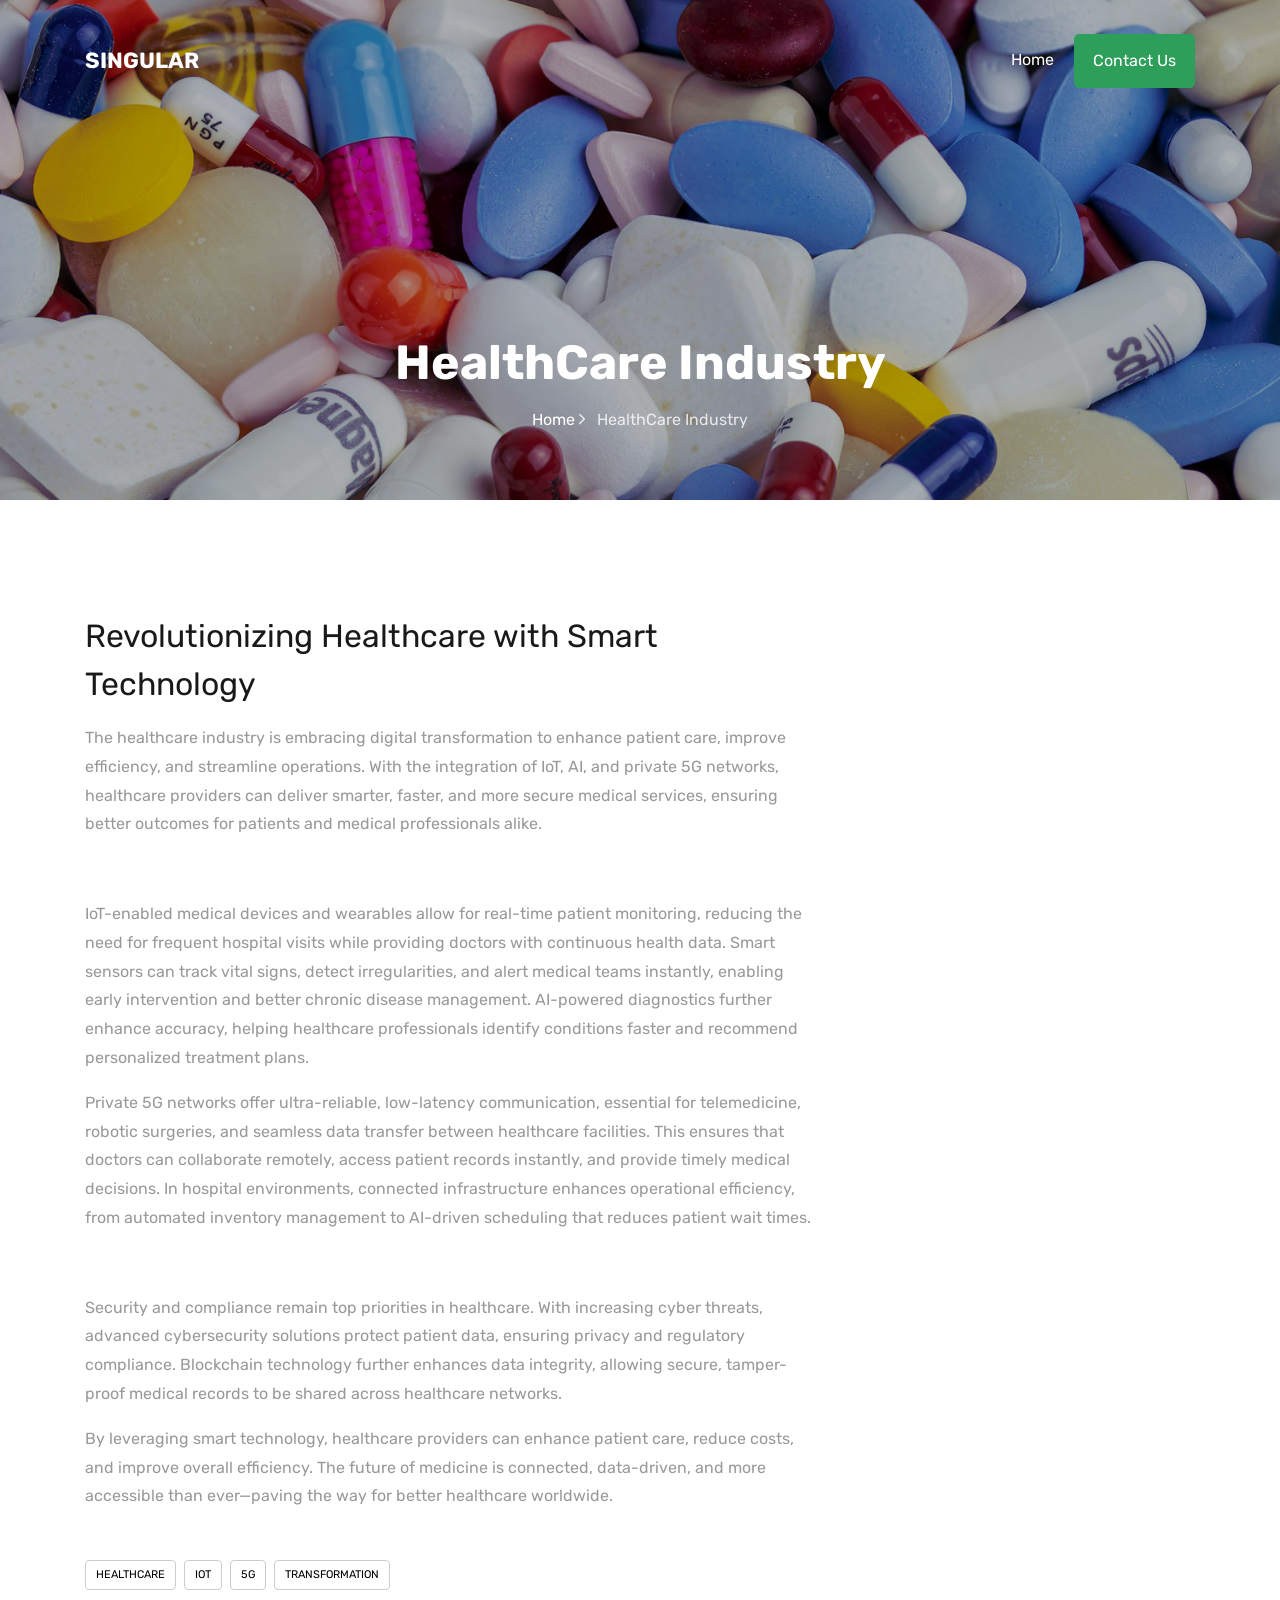
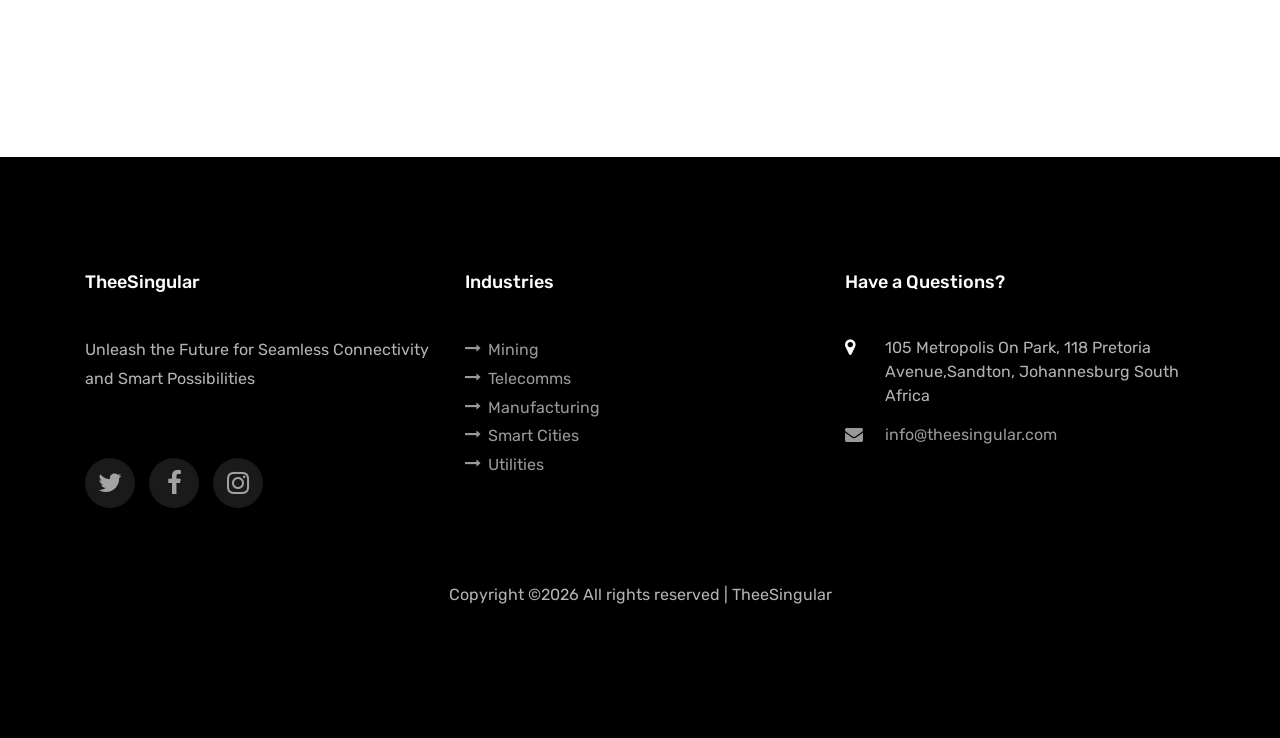
==== healthcare.html @ 69bf16cd "Create healthcare.html" ====
<!DOCTYPE html>
<html lang="en">
  <head>
    <title>The Singular | HealthCare</title>
    <meta charset="utf-8">
    <meta name="viewport" content="width=device-width, initial-scale=1, shrink-to-fit=no">
    
    <link href="https://fonts.googleapis.com/css?family=Rubik:300,400,500,700,900" rel="stylesheet">

    <link rel="stylesheet" href="css/open-iconic-bootstrap.min.css">
    <link rel="stylesheet" href="css/animate.css">
    
    <link rel="stylesheet" href="css/owl.carousel.min.css">
    <link rel="stylesheet" href="css/owl.theme.default.min.css">
    <link rel="stylesheet" href="css/magnific-popup.css">

    <link rel="stylesheet" href="css/aos.css">

    <link rel="stylesheet" href="css/ionicons.min.css">

    <link rel="stylesheet" href="css/bootstrap-datepicker.css">
    <link rel="stylesheet" href="css/jquery.timepicker.css">

    
    <link rel="stylesheet" href="css/flaticon.css">
    <link rel="stylesheet" href="css/icomoon.css">
    <link rel="stylesheet" href="css/style.css">
  </head>
  <body>
	  
    <nav class="navbar navbar-expand-lg navbar-dark ftco_navbar bg-dark ftco-navbar-light" id="ftco-navbar">
	    <div class="container">
	      <a class="navbar-brand" href="index.html"><span>Singular</span></a>
	      <button class="navbar-toggler js-fh5co-nav-toggle fh5co-nav-toggle" type="button" data-toggle="collapse" data-target="#ftco-nav" aria-controls="ftco-nav" aria-expanded="false" aria-label="Toggle navigation">
	        <span class="oi oi-menu"></span> Menu
	      </button>

	      <div class="collapse navbar-collapse" id="">
	        <ul class="navbar-nav nav ml-auto">
	          <li class="nav-item"><a href="index.html" class="nav-link" data-nav-section="home"><span>Home</span></a></li>
	          <li class="nav-item cta"><a href="#" class="nav-link">Contact Us</a></li>

	        </ul>
	      </div>
	    </div>
	  </nav>
    
    <section class="hero-wrap hero-wrap-2" style="background-image: url('images/health.jpg');" data-stellar-background-ratio="0.5">
      <div class="overlay"></div>
      <div class="container">
        <div class="row no-gutters slider-text align-items-end justify-content-center">
          <div class="col-md-9 ftco-animate pb-5 text-center">
            <h1 class="mb-3 bread">HealthCare Industry</h1>
            <p class="breadcrumbs"><span class="mr-2"><a href="index.html">Home <i class="ion-ios-arrow-forward"></i></a></span> <span>HealthCare Industry<i ></i></span></p>
          </div>
        </div>
      </div>
    </section>
		

		<section class="ftco-section">
      <div class="container">
        <div class="row">
          <div class="col-lg-8 order-lg-last ftco-animate">
            <h2 class="mb-3">Revolutionizing Healthcare with Smart Technology</h2>
            <p>The healthcare industry is embracing digital transformation to enhance patient care, improve efficiency, and streamline operations. With the integration of IoT, AI, and private 5G networks, healthcare providers can deliver smarter, faster, and more secure medical services, ensuring better outcomes for patients and medical professionals alike.</p>
            <p>
              <img src="images/med.jpg" alt="" class="img-fluid">
            </p>
            <p>IoT-enabled medical devices and wearables allow for real-time patient monitoring, reducing the need for frequent hospital visits while providing doctors with continuous health data. Smart sensors can track vital signs, detect irregularities, and alert medical teams instantly, enabling early intervention and better chronic disease management. AI-powered diagnostics further enhance accuracy, helping healthcare professionals identify conditions faster and recommend personalized treatment plans.</p>
            <p>Private 5G networks offer ultra-reliable, low-latency communication, essential for telemedicine, robotic surgeries, and seamless data transfer between healthcare facilities. This ensures that doctors can collaborate remotely, access patient records instantly, and provide timely medical decisions. In hospital environments, connected infrastructure enhances operational efficiency, from automated inventory management to AI-driven scheduling that reduces patient wait times.</p>
            <p>
              <img src="images/healthy.jpg" alt="" class="img-fluid">
            </p>
            <p>Security and compliance remain top priorities in healthcare. With increasing cyber threats, advanced cybersecurity solutions protect patient data, ensuring privacy and regulatory compliance. Blockchain technology further enhances data integrity, allowing secure, tamper-proof medical records to be shared across healthcare networks.</p>
            <p>By leveraging smart technology, healthcare providers can enhance patient care, reduce costs, and improve overall efficiency. The future of medicine is connected, data-driven, and more accessible than ever—paving the way for better healthcare worldwide.</p>
            <div class="tag-widget post-tag-container mb-5 mt-5">
              <div class="tagcloud">
                <a href="#" class="tag-cloud-link">Healthcare</a>
                <a href="#" class="tag-cloud-link">IoT</a>
                <a href="#" class="tag-cloud-link">5G</a>
                <a href="#" class="tag-cloud-link">Transformation</a>
              </div>
            </div>


           

          </div> <!-- .col-md-8 -->
        </div>
      </div>
    </section> <!-- .section -->
		

      <footer class="ftco-footer ftco-section">
      <div class="container">
        <div class="row mb-5">
          <div class="col-md">
            <div class="ftco-footer-widget mb-4">
              <h2 class="ftco-heading-2">TheeSingular</h2>
              <p>Unleash the Future for Seamless Connectivity and Smart Possibilities</p>
              <ul class="ftco-footer-social list-unstyled float-md-left float-lft mt-5">
                <li class="ftco-animate"><a href="#"><span class="icon-twitter"></span></a></li>
                <li class="ftco-animate"><a href="#"><span class="icon-facebook"></span></a></li>
                <li class="ftco-animate"><a href="#"><span class="icon-instagram"></span></a></li>
              </ul>
            </div>
          </div>
          <div class="col-md">
             <div class="ftco-footer-widget mb-4">
              <h2 class="ftco-heading-2">Industries</h2>
              <ul class="list-unstyled">
                <li><a href="#"><span class="icon-long-arrow-right mr-2"></span>Mining</a></li>
                <li><a href="#"><span class="icon-long-arrow-right mr-2"></span>Telecomms</a></li>
                <li><a href="#"><span class="icon-long-arrow-right mr-2"></span>Manufacturing</a></li>
                <li><a href="#"><span class="icon-long-arrow-right mr-2"></span>Smart Cities</a></li>
                <li><a href="#"><span class="icon-long-arrow-right mr-2"></span>Utilities</a></li>
              </ul>
            </div>
          </div>
          <div class="col-md">
            <div class="ftco-footer-widget mb-4">
            	<h2 class="ftco-heading-2">Have a Questions?</h2>
            	<div class="block-23 mb-3">
	              <ul>
	                <li><span class="icon icon-map-marker"></span><span class="text">105 Metropolis On Park, 118 Pretoria Avenue,Sandton, Johannesburg South Africa</span></li>
	                <li><a href="#"><span class="icon icon-envelope"></span><span class="text">info@theesingular.com</span></a></li>
	              </ul>
	            </div>
            </div>
          </div>
        </div>
        <div class="row">
          <div class="col-md-12 text-center">

            <p>
  Copyright &copy;<script>document.write(new Date().getFullYear());</script> All rights reserved | TheeSingular </a>
</p>
          </div>
        </div>
      </div>
    </footer>
  

  <!-- loader -->
  <div id="ftco-loader" class="show fullscreen"><svg class="circular" width="48px" height="48px"><circle class="path-bg" cx="24" cy="24" r="22" fill="none" stroke-width="4" stroke="#eeeeee"/><circle class="path" cx="24" cy="24" r="22" fill="none" stroke-width="4" stroke-miterlimit="10" stroke="#F96D00"/></svg></div>


  <script src="js/jquery.min.js"></script>
  <script src="js/jquery-migrate-3.0.1.min.js"></script>
  <script src="js/popper.min.js"></script>
  <script src="js/bootstrap.min.js"></script>
  <script src="js/jquery.easing.1.3.js"></script>
  <script src="js/jquery.waypoints.min.js"></script>
  <script src="js/jquery.stellar.min.js"></script>
  <script src="js/owl.carousel.min.js"></script>
  <script src="js/jquery.magnific-popup.min.js"></script>
  <script src="js/aos.js"></script>
  <script src="js/jquery.animateNumber.min.js"></script>
  <script src="js/bootstrap-datepicker.js"></script>
  <script src="js/scrollax.min.js"></script>
  <script src="js/google-map.js"></script>
  <script src="js/main.js"></script>
    
  </body>
</html>
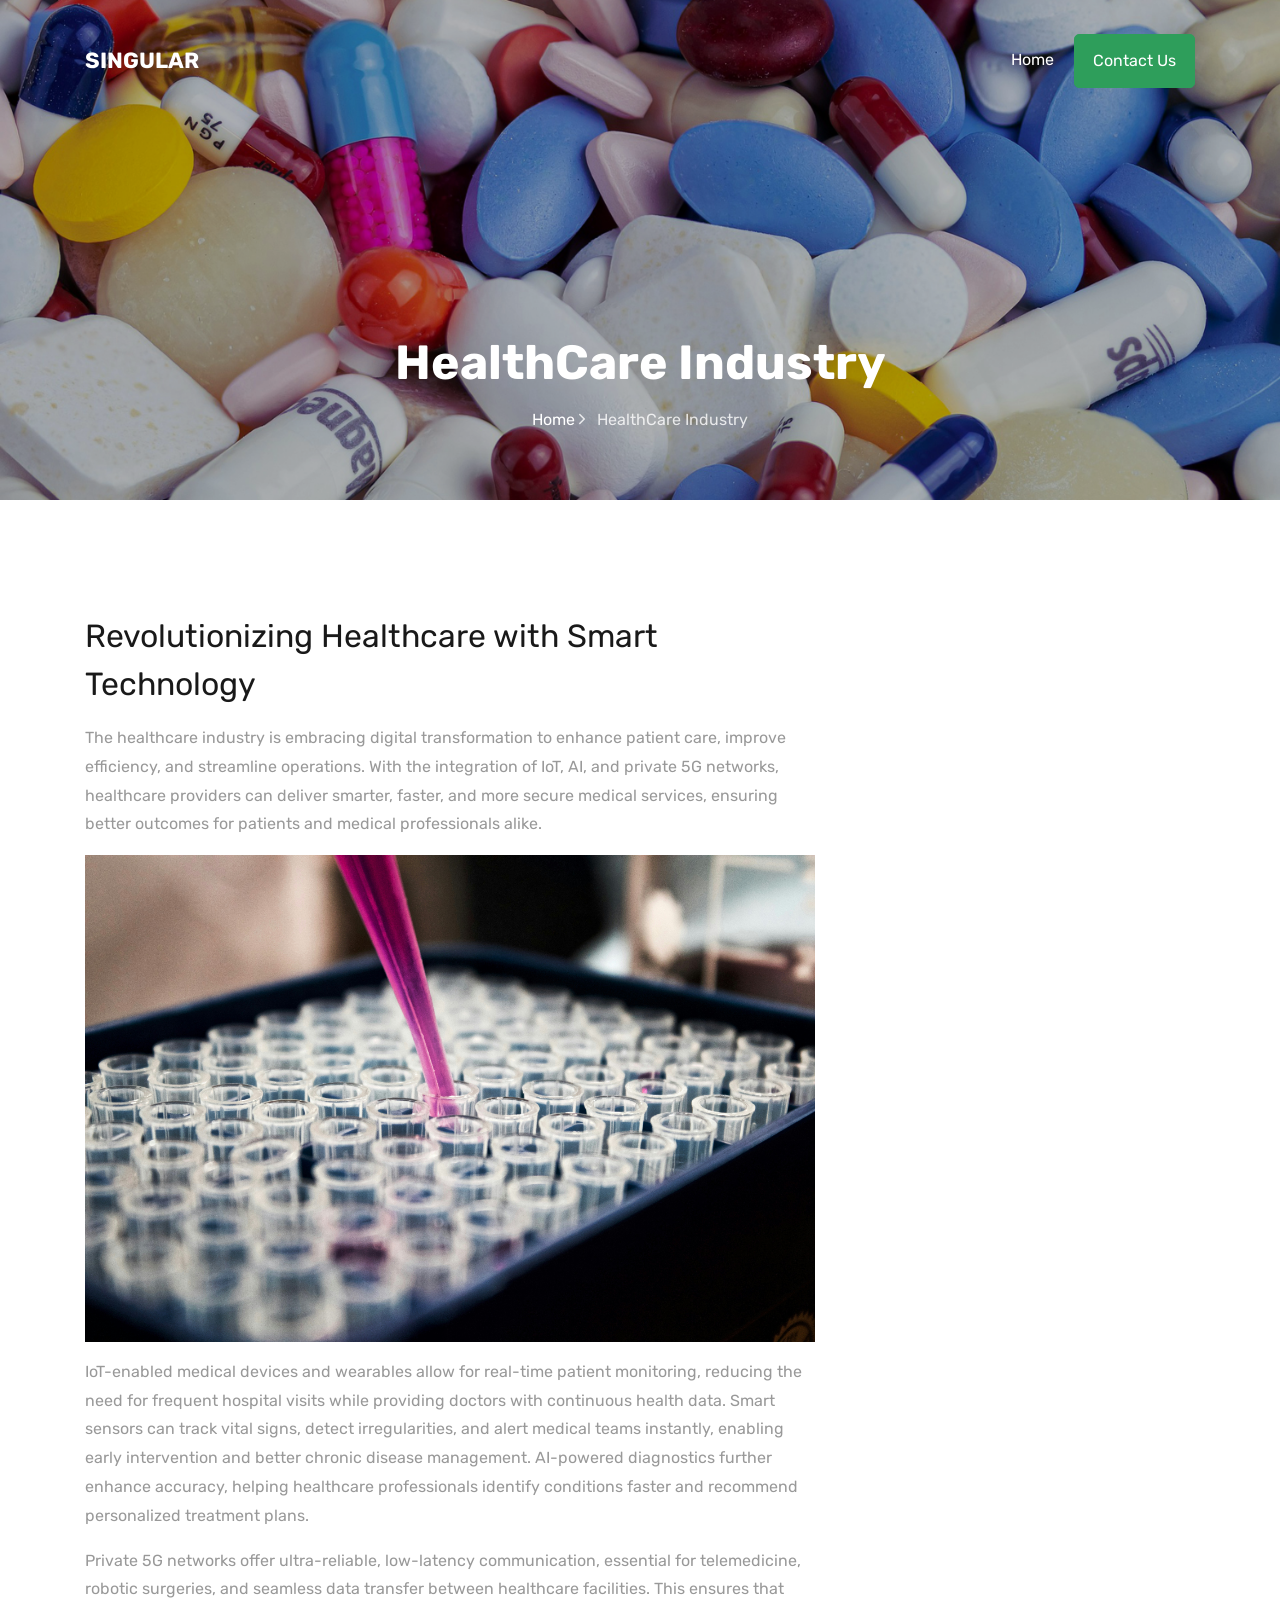
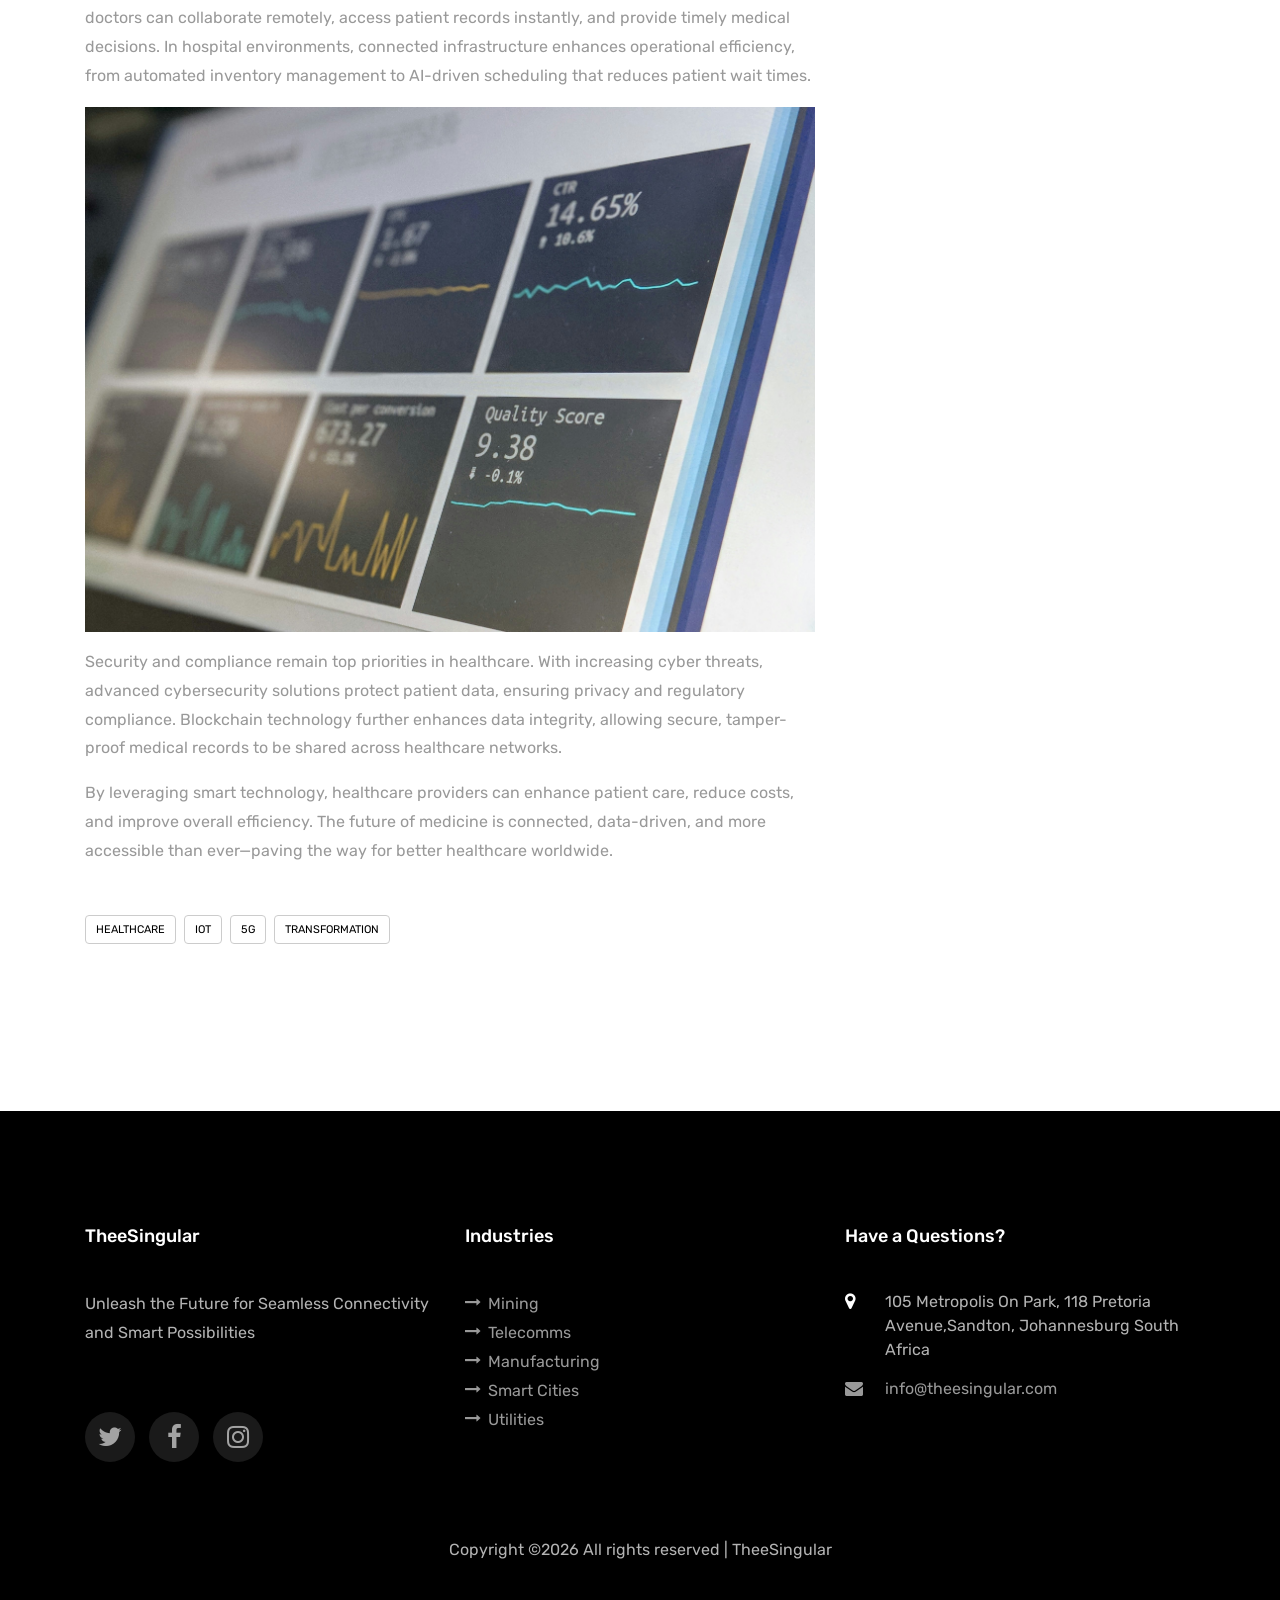
==== commit 76e277f9: "Update healthcare.html" ====
--- a/healthcare.html
+++ b/healthcare.html
@@ -39,7 +39,7 @@
 	      <div class="collapse navbar-collapse" id="">
 	        <ul class="navbar-nav nav ml-auto">
 	          <li class="nav-item"><a href="index.html" class="nav-link" data-nav-section="home"><span>Home</span></a></li>
-	          <li class="nav-item cta"><a href="#" class="nav-link">Contact Us</a></li>
+	          <li class="nav-item cta"><a href="https://share-eu1.hsforms.com/1fZx1K1zdS-iMJJclshb99w2ewkpq" class="nav-link">Contact Us</a></li>
 
 	        </ul>
 	      </div>
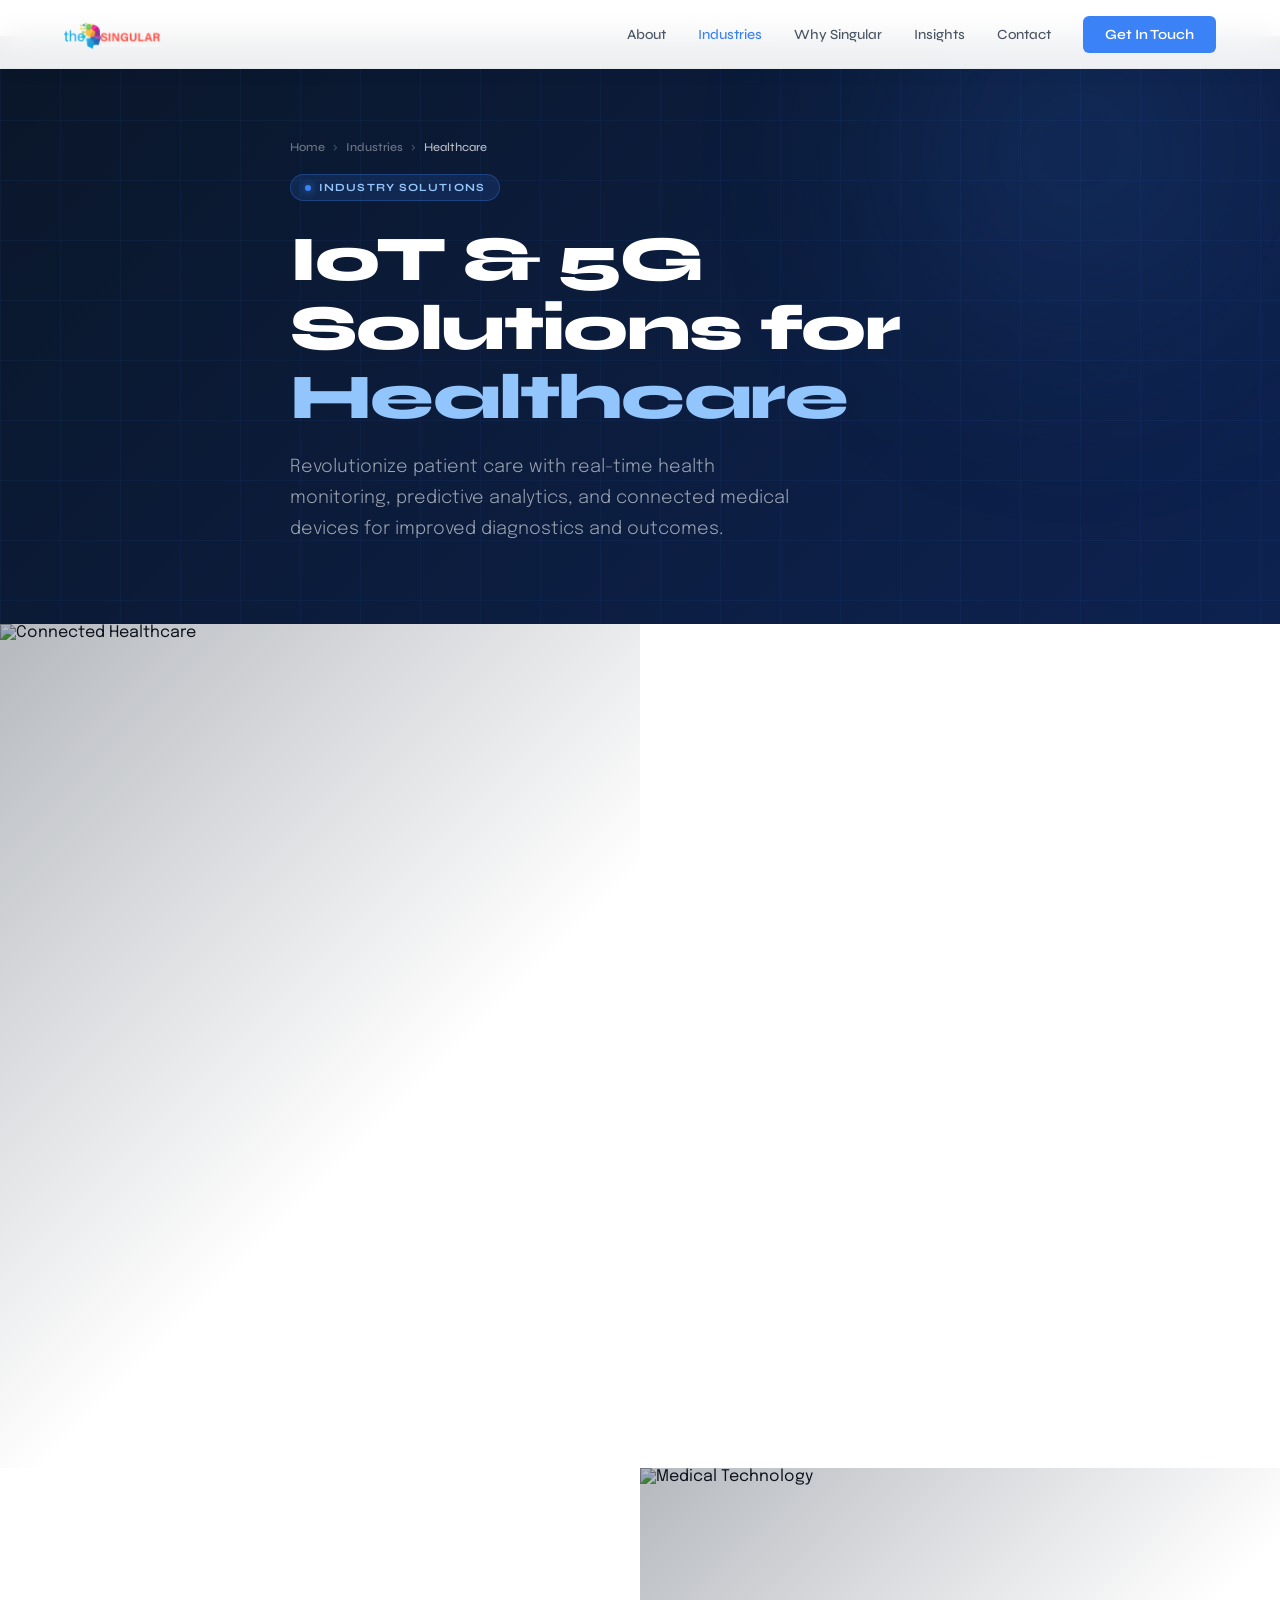
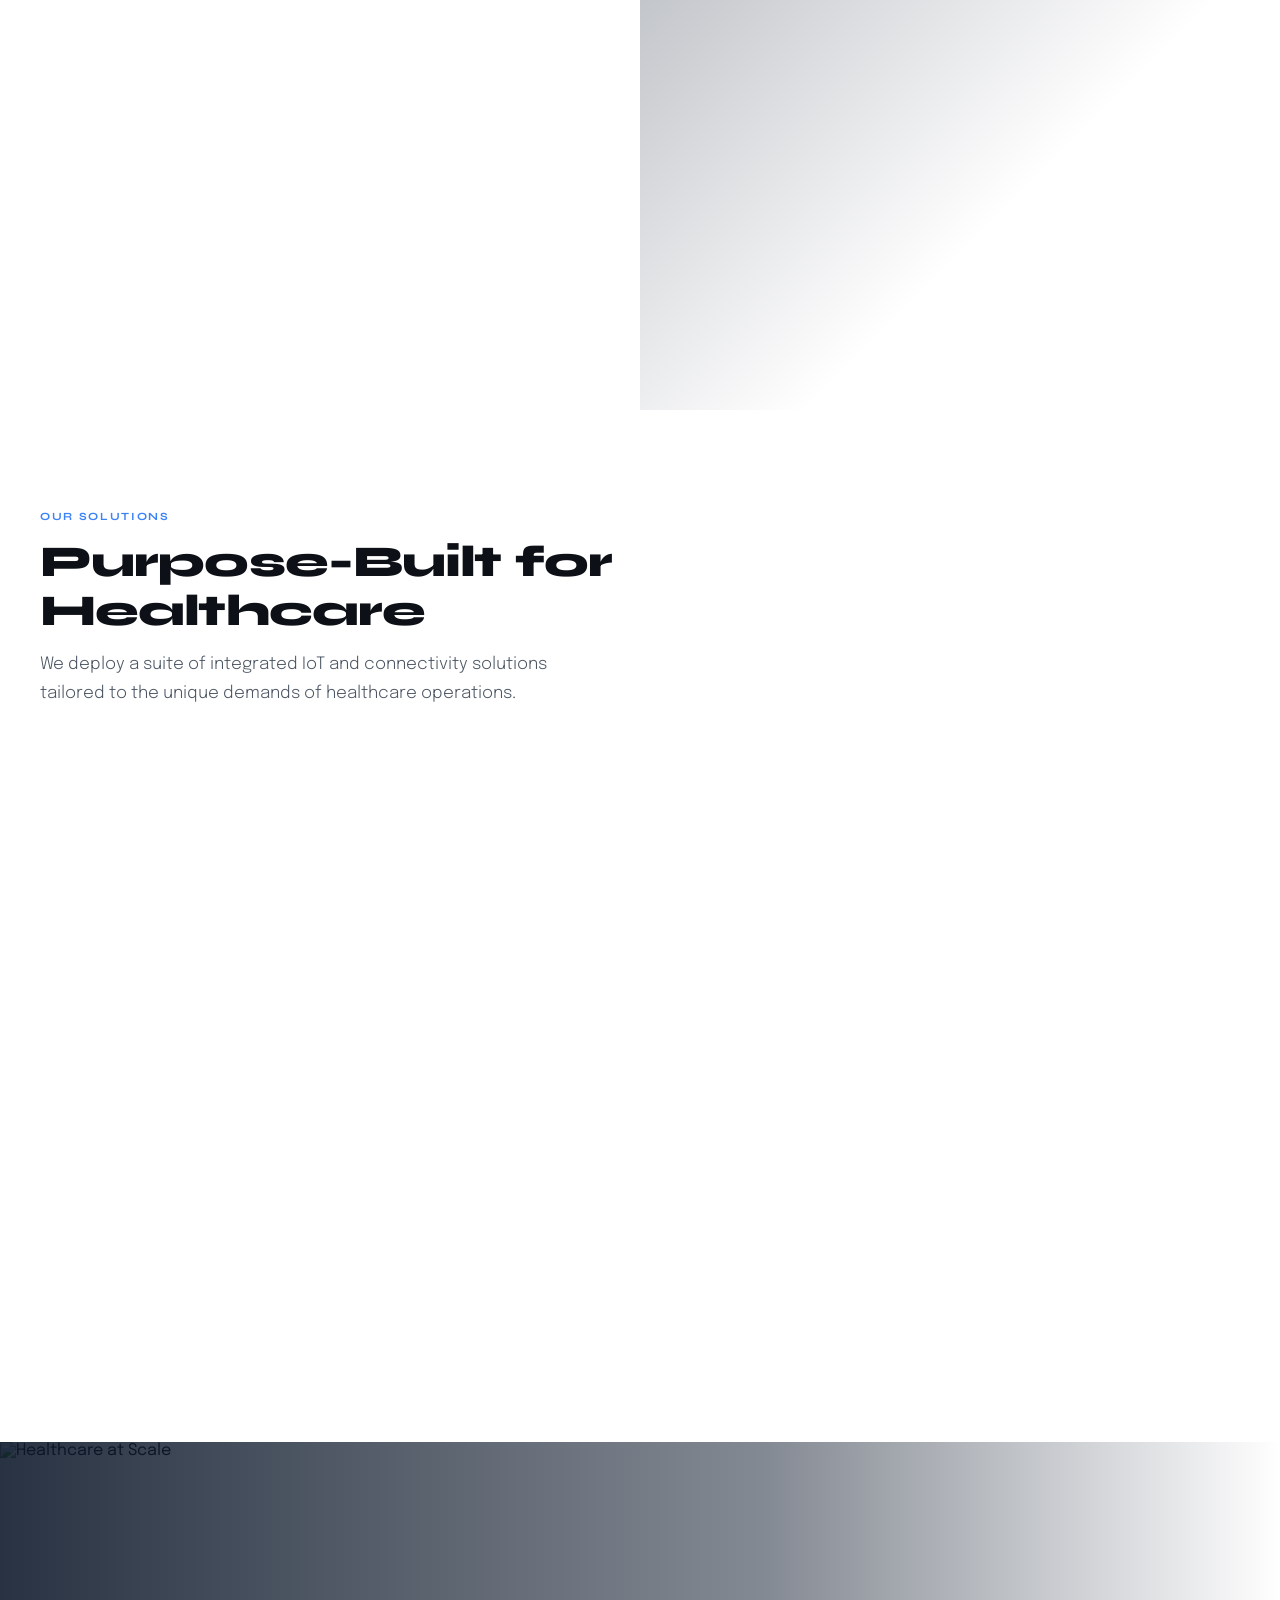
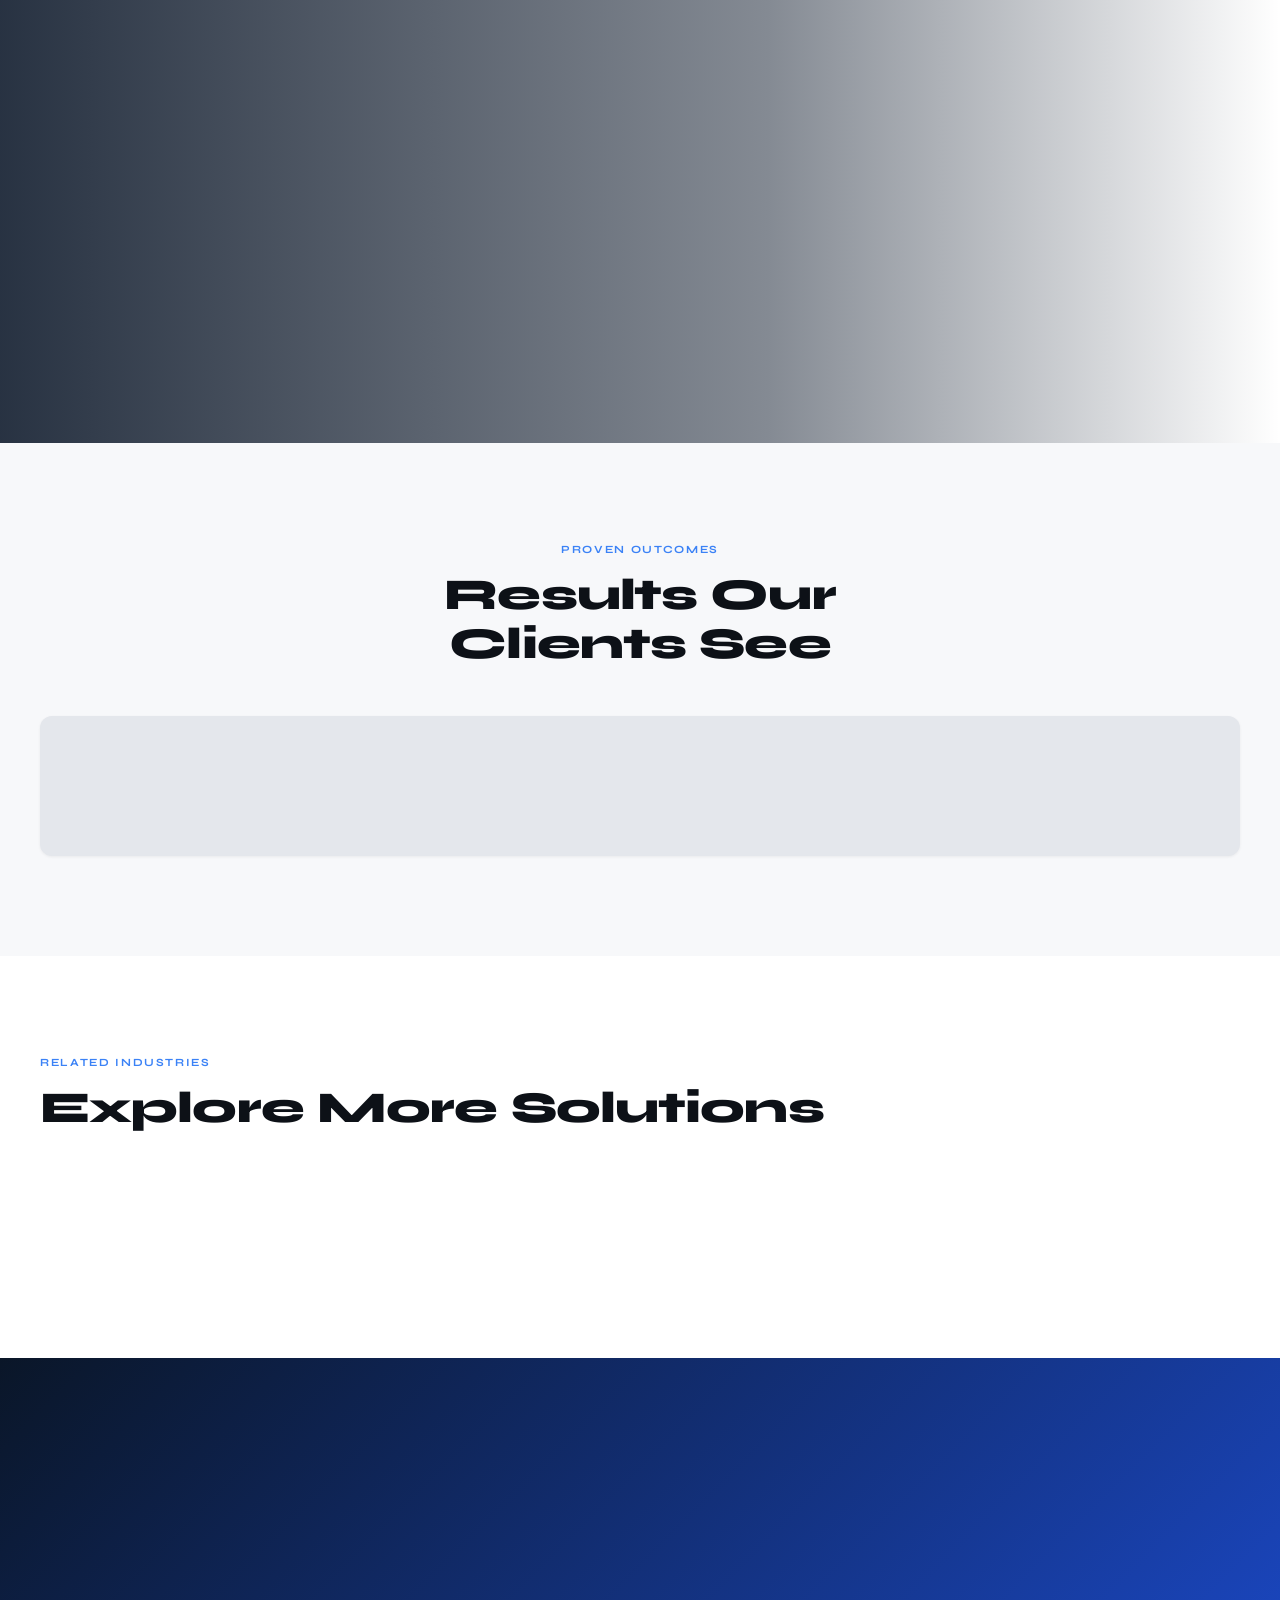
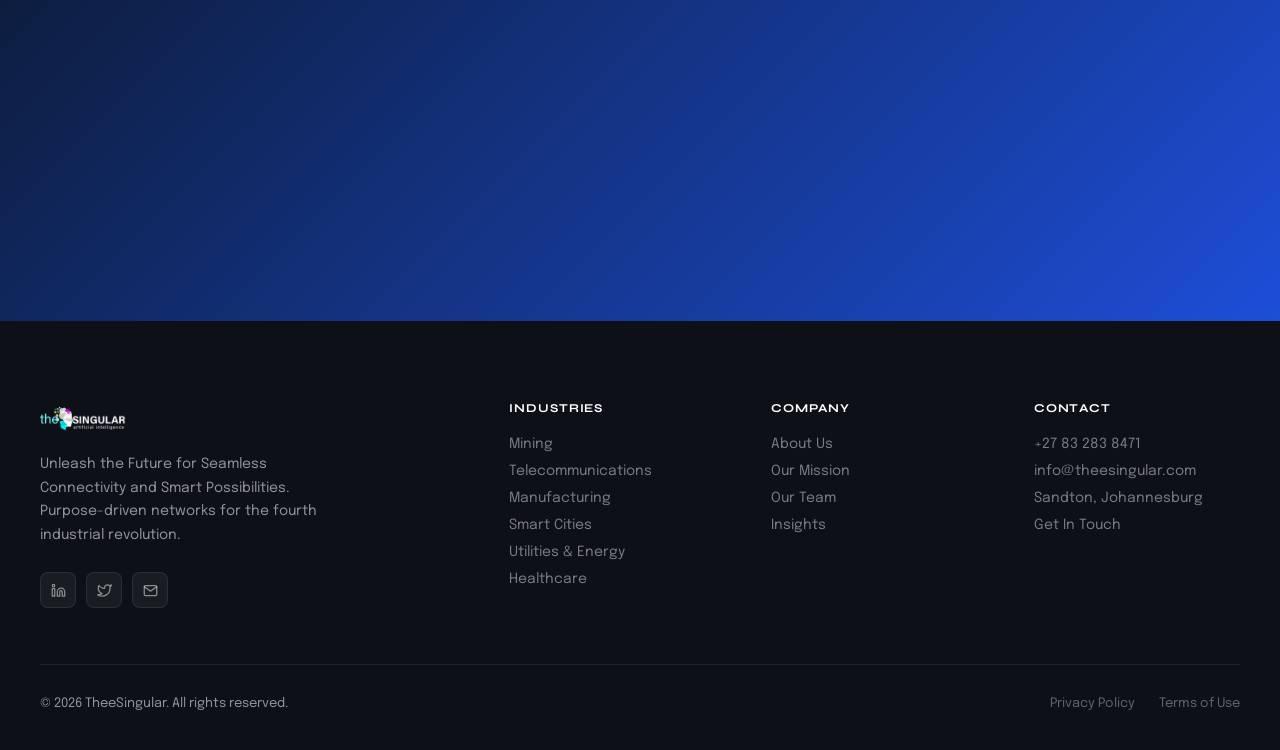
==== commit ba9cb9a4: "Added multi-page update" ====
--- a/healthcare.html
+++ b/healthcare.html
@@ -1,167 +1,182 @@
-
 <!DOCTYPE html>
 <html lang="en">
-  <head>
-    <title>The Singular | HealthCare</title>
-    <meta charset="utf-8">
-    <meta name="viewport" content="width=device-width, initial-scale=1, shrink-to-fit=no">
-    
-    <link href="https://fonts.googleapis.com/css?family=Rubik:300,400,500,700,900" rel="stylesheet">
+<head>
+<meta charset="UTF-8"/>
+<meta name="viewport" content="width=device-width,initial-scale=1.0"/>
+<title>Healthcare Solutions — The Singular</title>
+<meta name="description" content="Revolutionize patient care with real-time health monitoring, predictive analytics, and connected medical devices for improved diagnostics and outcomes."/>
+<link rel="stylesheet" href="css/main.css"/>
+<style>
+.split{display:grid;grid-template-columns:1fr 1fr;min-height:520px}
+.split.rev .split-img{order:2}.split.rev .split-cnt{order:1}
+.split-img{position:relative;overflow:hidden;min-height:420px}
+.split-img img{width:100%;height:100%;object-fit:cover;display:block;transition:transform .8s ease}
+.split:hover .split-img img{transform:scale(1.03)}
+.split-img-ov{position:absolute;inset:0;background:linear-gradient(135deg,rgba(10,22,40,.3),transparent 60%)}
+.split-cnt{background:#F7F8FA;padding:72px 64px;display:flex;flex-direction:column;justify-content:center}
+.split-cnt.dark{background:linear-gradient(135deg,#0A1628,#0D2250)}
+.split-cnt.dark .section-label{color:#93C5FD}
+.split-cnt.dark h2,.split-cnt.dark .section-heading{color:#fff}
+.split-cnt.dark p{color:rgba(255,255,255,.6)}
+.split-cnt p{font-size:16px;color:#4B5563;line-height:1.75;margin-top:16px}
+.feat-list{list-style:none;margin:24px 0;display:flex;flex-direction:column;gap:11px}
+.feat-list li{display:flex;align-items:center;gap:10px;font-size:14px;color:#4B5563}
+.split-cnt.dark .feat-list li{color:rgba(255,255,255,.65)}
+.feat-list li::before{content:'';width:6px;height:6px;border-radius:50%;background:#3B82F6;flex-shrink:0}
+.img-banner{position:relative;min-height:480px;display:flex;align-items:center;overflow:hidden}
+.ib-bg{position:absolute;inset:0}.ib-bg img{width:100%;height:100%;object-fit:cover}
+.ib-ov{position:absolute;inset:0;background:linear-gradient(90deg,rgba(10,22,40,.88) 0%,rgba(10,22,40,.5) 60%,transparent 100%)}
+.ib-content{position:relative;z-index:2;max-width:1200px;margin:0 auto;padding:80px 24px;width:100%}
+.ib-inner{max-width:580px}
+.ib-inner h2{font-family:'Syne',sans-serif;font-size:clamp(28px,4vw,48px);font-weight:800;color:#fff;line-height:1.1;margin-bottom:18px;letter-spacing:-.02em}
+.ib-inner p{font-size:16px;color:rgba(255,255,255,.65);line-height:1.7;margin-bottom:32px;font-weight:300}
+@media(max-width:1024px){.split{grid-template-columns:1fr}.split.rev .split-img,.split.rev .split-cnt{order:0}.split-cnt{padding:56px 40px}}
+@media(max-width:768px){.split-cnt{padding:48px 24px}}
+</style>
+</head>
+<body>
+<nav id="ts-nav">
+  <div class="nav-inner">
+    <a href="index.html" class="nav-logo"><img src="images/image008.png" alt="The Singular"/></a>
+    <ul class="nav-links">
+      <li><a href="about.html">About</a></li>
+      <li><a href="index.html#industries" class="active">Industries</a></li>
+      <li><a href="index.html#why">Why Singular</a></li>
+      <li><a href="index.html#blog">Insights</a></li>
+      <li><a href="contact.html">Contact</a></li>
+      <li><a href="contact.html" class="nav-cta">Get In Touch</a></li>
+    </ul>
+    <button class="nav-burger" id="ts-burger" aria-label="Toggle menu" aria-expanded="false">
+      <span></span><span></span><span></span>
+    </button>
+  </div>
+</nav>
+<div class="mobile-nav" id="ts-mobile-nav">
+  <a href="about.html">About</a>
+  <a href="index.html#industries">Industries</a>
+  <a href="index.html#why">Why Singular</a>
+  <a href="index.html#blog">Insights</a>
+  <a href="contact.html">Contact</a>
+  <a href="contact.html">Get In Touch →</a>
+</div>
 
-    <link rel="stylesheet" href="css/open-iconic-bootstrap.min.css">
-    <link rel="stylesheet" href="css/animate.css">
-    
-    <link rel="stylesheet" href="css/owl.carousel.min.css">
-    <link rel="stylesheet" href="css/owl.theme.default.min.css">
-    <link rel="stylesheet" href="css/magnific-popup.css">
+<div class="page-hero">
+  <div class="ph-bg"></div><div class="ph-glow"></div>
+  <div class="ph-inner">
+    <div class="breadcrumb"><a href="index.html">Home</a><span class="sep"> › </span><a href="index.html#industries">Industries</a><span class="sep"> › </span><span class="cur">Healthcare</span></div>
+    <div class="ph-tag">Industry Solutions</div>
+    <h1>IoT &amp; 5G Solutions for <span>Healthcare</span></h1>
+    <p class="ph-sub">Revolutionize patient care with real-time health monitoring, predictive analytics, and connected medical devices for improved diagnostics and outcomes.</p>
+  </div>
+</div>
 
-    <link rel="stylesheet" href="css/aos.css">
+<div class="split">
+  <div class="split-img"><img src="https://images.unsplash.com/photo-1576091160399-112ba8d25d1d?auto=format&fit=crop&w=1000&q=80" alt="Connected Healthcare"/><div class="split-img-ov"></div></div>
+  <div class="split-cnt fu">
+    <span class="section-label">The Challenge</span>
+    <h2 class="section-heading">Healthcare Must Deliver Better Outcomes with Greater Efficiency</h2>
+    <p>Hospitals and healthcare providers face mounting pressure to improve patient outcomes while controlling costs and managing staff shortages. Disconnected systems, manual processes, and reactive rather than proactive care models create inefficiencies that impact both patients and staff. Singular's IoT and private 5G platform transforms healthcare facilities into intelligent, connected environments where every device, patient, and process is seamlessly integrated.</p>
+    <ul class="feat-list"><li>Continuous patient monitoring reducing adverse events</li><li>Connected medical device management and integration</li><li>Real-time asset tracking for equipment and personnel</li><li>Environmental monitoring for infection control and compliance</li></ul>
+  </div>
+</div>
 
-    <link rel="stylesheet" href="css/ionicons.min.css">
+<div class="split rev">
+  <div class="split-img"><img src="https://images.unsplash.com/photo-1538108149393-fbbd81895907?auto=format&fit=crop&w=1000&q=80" alt="Medical Technology"/><div class="split-img-ov"></div></div>
+  <div class="split-cnt dark fu">
+    <span class="section-label">Our Approach</span>
+    <h2>Connected Care: From Device to Diagnosis to Discharge</h2>
+    <p style="color:rgba(255,255,255,.6)">Our healthcare IoT platform creates a seamless data flow from bedside medical devices to clinical information systems — giving clinicians real-time patient intelligence at the point of care. Private 5G provides the high-bandwidth, low-latency connectivity that next-generation medical applications demand, without compromising security or reliability.</p>
+    <ul class="feat-list"><li>Real-time integration of all medical devices and monitoring systems</li><li>Private 5G for high-bandwidth medical imaging and telemedicine</li><li>AI-powered early warning systems for patient deterioration</li><li>Full HIPAA/POPIA compliance with end-to-end data encryption</li></ul>
+  </div>
+</div>
 
-    <link rel="stylesheet" href="css/bootstrap-datepicker.css">
-    <link rel="stylesheet" href="css/jquery.timepicker.css">
+<section>
+  <div class="container">
+    <div style="max-width:600px"><span class="section-label">Our Solutions</span><h2 class="section-heading">Purpose-Built for Healthcare</h2><p class="section-sub">We deploy a suite of integrated IoT and connectivity solutions tailored to the unique demands of healthcare operations.</p></div>
+    <div class="sol-grid">
+      <div class="sol-card fu">
+        <div class="sol-icon"><svg viewBox="0 0 24 24" fill="none" stroke-width="2" stroke-linecap="round" stroke-linejoin="round"><path d="M22 12h-4l-3 9L9 3l-3 9H2"/></svg></div>
+        <h3>Patient Monitoring IoT</h3>
+        <p>Continuous monitoring of patient vital signs with AI-powered early warning algorithms that alert clinical staff to deterioration before it becomes critical — reducing adverse events and ICU admissions.</p>
+      </div>
+      <div class="sol-card fu">
+        <div class="sol-icon"><svg viewBox="0 0 24 24" fill="none" stroke-width="2" stroke-linecap="round" stroke-linejoin="round"><path d="M12 8v4l3 3M12 2a10 10 0 100 20 10 10 0 000-20z"/></svg></div>
+        <h3>Medical Asset Tracking</h3>
+        <p>Real-time location and utilization tracking of all medical equipment — infusion pumps, wheelchairs, ventilators — eliminating time wasted searching for equipment and improving asset utilization.</p>
+      </div>
+      <div class="sol-card fu">
+        <div class="sol-icon"><svg viewBox="0 0 24 24" fill="none" stroke-width="2" stroke-linecap="round" stroke-linejoin="round"><path d="M1.5 8.5A13 13 0 0112 4a13 13 0 0110.5 4.5M5 12a9.5 9.5 0 017-3 9.5 9.5 0 017 3"/></svg></div>
+        <h3>Private 5G Hospital Network</h3>
+        <p>A dedicated, secure private 5G network for your entire hospital campus — enabling high-definition medical imaging transfer, real-time telemedicine, and connected surgical robotics.</p>
+      </div>
+      <div class="sol-card fu">
+        <div class="sol-icon"><svg viewBox="0 0 24 24" fill="none" stroke-width="2" stroke-linecap="round" stroke-linejoin="round"><path d="M3 3h18v18H3zM3 9h18M9 21V9"/></svg></div>
+        <h3>Environmental Monitoring</h3>
+        <p>Continuous monitoring of temperature, humidity, air quality, and pressure in critical areas — operating theatres, ICUs, pharmacies, and laboratories — ensuring compliance and patient safety.</p>
+      </div>
+      <div class="sol-card fu">
+        <div class="sol-icon"><svg viewBox="0 0 24 24" fill="none" stroke-width="2" stroke-linecap="round" stroke-linejoin="round"><path d="M9 12l2 2 4-4M21 12a9 9 0 11-18 0 9 9 0 0118 0z"/></svg></div>
+        <h3>Connected Medical Devices</h3>
+        <p>Seamless integration of all medical devices — monitors, infusion pumps, ventilators — into a unified clinical data platform, eliminating manual charting and reducing medication errors.</p>
+      </div>
+      <div class="sol-card fu">
+        <div class="sol-icon"><svg viewBox="0 0 24 24" fill="none" stroke-width="2" stroke-linecap="round" stroke-linejoin="round"><path d="M15 10l4.553-2.069A1 1 0 0121 8.82V15.18a1 1 0 01-1.447.89L15 14M5 18h8a2 2 0 002-2V8a2 2 0 00-2-2H5a2 2 0 00-2 2v8a2 2 0 002 2z"/></svg></div>
+        <h3>Telemedicine Infrastructure</h3>
+        <p>High-quality video consultation infrastructure with integrated patient records, remote monitoring data, and prescription management — extending quality care beyond the hospital walls.</p>
+      </div></div>
+  </div>
+</section>
 
-    
-    <link rel="stylesheet" href="css/flaticon.css">
-    <link rel="stylesheet" href="css/icomoon.css">
-    <link rel="stylesheet" href="css/style.css">
-  </head>
-  <body>
-	  
-    <nav class="navbar navbar-expand-lg navbar-dark ftco_navbar bg-dark ftco-navbar-light" id="ftco-navbar">
-	    <div class="container">
-	      <a class="navbar-brand" href="index.html"><span>Singular</span></a>
-	      <button class="navbar-toggler js-fh5co-nav-toggle fh5co-nav-toggle" type="button" data-toggle="collapse" data-target="#ftco-nav" aria-controls="ftco-nav" aria-expanded="false" aria-label="Toggle navigation">
-	        <span class="oi oi-menu"></span> Menu
-	      </button>
+<div class="img-banner">
+  <div class="ib-bg"><img src="https://images.unsplash.com/photo-1559757175-5700dde675bc?auto=format&fit=crop&w=1600&q=80" alt="Healthcare at Scale"/></div>
+  <div class="ib-ov"></div>
+  <div class="ib-content"><div class="ib-inner fu"><span class="section-label" style="color:#93C5FD">Real-World Impact</span><h2>Technology in Service of Better Patient Outcomes</h2><p>Healthcare organisations deploying our platform consistently report improved patient safety scores, reduced length of stay, and higher staff satisfaction — through technology that supports, not replaces, the human side of care.</p><a href="contact.html" class="btn-white">Discuss Your Project</a></div></div>
+</div>
 
-	      <div class="collapse navbar-collapse" id="">
-	        <ul class="navbar-nav nav ml-auto">
-	          <li class="nav-item"><a href="index.html" class="nav-link" data-nav-section="home"><span>Home</span></a></li>
-	          <li class="nav-item cta"><a href="https://share-eu1.hsforms.com/1fZx1K1zdS-iMJJclshb99w2ewkpq" class="nav-link">Contact Us</a></li>
+<section style="background:#F7F8FA">
+  <div class="container">
+    <div style="text-align:center;max-width:600px;margin:0 auto"><span class="section-label">Proven Outcomes</span><h2 class="section-heading">Results Our Clients See</h2></div>
+    <div class="outcomes-grid" style="margin-top:48px"><div class="oc-item fu"><span class="oc-num">30%</span><div class="oc-label">Reduction in Adverse Events</div></div><div class="oc-item fu"><span class="oc-num">25%</span><div class="oc-label">Decrease in Length of Stay</div></div><div class="oc-item fu"><span class="oc-num">40%</span><div class="oc-label">Improvement in Staff Efficiency</div></div><div class="oc-item fu"><span class="oc-num">99.99%</span><div class="oc-label">Medical Network Uptime</div></div></div>
+  </div>
+</section>
 
-	        </ul>
-	      </div>
-	    </div>
-	  </nav>
-    
-    <section class="hero-wrap hero-wrap-2" style="background-image: url('images/health.jpg');" data-stellar-background-ratio="0.5">
-      <div class="overlay"></div>
-      <div class="container">
-        <div class="row no-gutters slider-text align-items-end justify-content-center">
-          <div class="col-md-9 ftco-animate pb-5 text-center">
-            <h1 class="mb-3 bread">HealthCare Industry</h1>
-            <p class="breadcrumbs"><span class="mr-2"><a href="index.html">Home <i class="ion-ios-arrow-forward"></i></a></span> <span>HealthCare Industry<i ></i></span></p>
-          </div>
-        </div>
-      </div>
-    </section>
-		
+<section>
+  <div class="container">
+    <span class="section-label">Related Industries</span>
+    <h2 class="section-heading">Explore More Solutions</h2>
+    <div class="rel-grid">
+      <a href="smart-cities.html" class="rel-card fu">
+        <div class="rel-icon"><svg viewBox="0 0 24 24" fill="none" stroke-width="2" stroke-linecap="round" stroke-linejoin="round"><path d="M2 7h7v15H2zM9 2h6v20H9zM15 10h7v12h-7z"/></svg></div>
+        <div><h4>Smart Cities</h4><span>Connected community health</span></div>
+      </a>
+      <a href="manufacturing.html" class="rel-card fu">
+        <div class="rel-icon"><svg viewBox="0 0 24 24" fill="none" stroke-width="2" stroke-linecap="round" stroke-linejoin="round"><path d="M2 7h20v14H2zM16 7V5a2 2 0 00-4 0v2"/></svg></div>
+        <div><h4>Manufacturing</h4><span>Medical device manufacturing</span></div>
+      </a>
+      <a href="utilities.html" class="rel-card fu">
+        <div class="rel-icon"><svg viewBox="0 0 24 24" fill="none" stroke-width="2" stroke-linecap="round" stroke-linejoin="round"><path d="M13 2L3 14h9l-1 8 10-12h-9l1-8z"/></svg></div>
+        <div><h4>Utilities &amp; Energy</h4><span>Hospital energy management</span></div>
+      </a></div>
+  </div>
+</section>
 
-		<section class="ftco-section">
-      <div class="container">
-        <div class="row">
-          <div class="col-lg-8 order-lg-last ftco-animate">
-            <h2 class="mb-3">Revolutionizing Healthcare with Smart Technology</h2>
-            <p>The healthcare industry is embracing digital transformation to enhance patient care, improve efficiency, and streamline operations. With the integration of IoT, AI, and private 5G networks, healthcare providers can deliver smarter, faster, and more secure medical services, ensuring better outcomes for patients and medical professionals alike.</p>
-            <p>
-              <img src="images/med.jpg" alt="" class="img-fluid">
-            </p>
-            <p>IoT-enabled medical devices and wearables allow for real-time patient monitoring, reducing the need for frequent hospital visits while providing doctors with continuous health data. Smart sensors can track vital signs, detect irregularities, and alert medical teams instantly, enabling early intervention and better chronic disease management. AI-powered diagnostics further enhance accuracy, helping healthcare professionals identify conditions faster and recommend personalized treatment plans.</p>
-            <p>Private 5G networks offer ultra-reliable, low-latency communication, essential for telemedicine, robotic surgeries, and seamless data transfer between healthcare facilities. This ensures that doctors can collaborate remotely, access patient records instantly, and provide timely medical decisions. In hospital environments, connected infrastructure enhances operational efficiency, from automated inventory management to AI-driven scheduling that reduces patient wait times.</p>
-            <p>
-              <img src="images/healthy.jpg" alt="" class="img-fluid">
-            </p>
-            <p>Security and compliance remain top priorities in healthcare. With increasing cyber threats, advanced cybersecurity solutions protect patient data, ensuring privacy and regulatory compliance. Blockchain technology further enhances data integrity, allowing secure, tamper-proof medical records to be shared across healthcare networks.</p>
-            <p>By leveraging smart technology, healthcare providers can enhance patient care, reduce costs, and improve overall efficiency. The future of medicine is connected, data-driven, and more accessible than ever—paving the way for better healthcare worldwide.</p>
-            <div class="tag-widget post-tag-container mb-5 mt-5">
-              <div class="tagcloud">
-                <a href="#" class="tag-cloud-link">Healthcare</a>
-                <a href="#" class="tag-cloud-link">IoT</a>
-                <a href="#" class="tag-cloud-link">5G</a>
-                <a href="#" class="tag-cloud-link">Transformation</a>
-              </div>
-            </div>
+<div class="cta-band">
+  <div class="cta-inner fu">
+    <h2>Ready to Transform Your Healthcare Operations?</h2>
+    <p>Talk to our team about a tailored IoT and private 5G solution for your organisation.</p>
+    <div class="cta-actions"><a href="contact.html" class="btn-white">Get In Touch</a><a href="index.html#industries" class="btn-ghost-white">View All Industries</a></div>
+  </div>
+</div>
 
-
-           
-
-          </div> <!-- .col-md-8 -->
-        </div>
-      </div>
-    </section> <!-- .section -->
-		
-
-      <footer class="ftco-footer ftco-section">
-      <div class="container">
-        <div class="row mb-5">
-          <div class="col-md">
-            <div class="ftco-footer-widget mb-4">
-              <h2 class="ftco-heading-2">TheeSingular</h2>
-              <p>Unleash the Future for Seamless Connectivity and Smart Possibilities</p>
-              <ul class="ftco-footer-social list-unstyled float-md-left float-lft mt-5">
-                <li class="ftco-animate"><a href="#"><span class="icon-twitter"></span></a></li>
-                <li class="ftco-animate"><a href="#"><span class="icon-facebook"></span></a></li>
-                <li class="ftco-animate"><a href="#"><span class="icon-instagram"></span></a></li>
-              </ul>
-            </div>
-          </div>
-          <div class="col-md">
-             <div class="ftco-footer-widget mb-4">
-              <h2 class="ftco-heading-2">Industries</h2>
-              <ul class="list-unstyled">
-                <li><a href="#"><span class="icon-long-arrow-right mr-2"></span>Mining</a></li>
-                <li><a href="#"><span class="icon-long-arrow-right mr-2"></span>Telecomms</a></li>
-                <li><a href="#"><span class="icon-long-arrow-right mr-2"></span>Manufacturing</a></li>
-                <li><a href="#"><span class="icon-long-arrow-right mr-2"></span>Smart Cities</a></li>
-                <li><a href="#"><span class="icon-long-arrow-right mr-2"></span>Utilities</a></li>
-              </ul>
-            </div>
-          </div>
-          <div class="col-md">
-            <div class="ftco-footer-widget mb-4">
-            	<h2 class="ftco-heading-2">Have a Questions?</h2>
-            	<div class="block-23 mb-3">
-	              <ul>
-	                <li><span class="icon icon-map-marker"></span><span class="text">105 Metropolis On Park, 118 Pretoria Avenue,Sandton, Johannesburg South Africa</span></li>
-	                <li><a href="#"><span class="icon icon-envelope"></span><span class="text">info@theesingular.com</span></a></li>
-	              </ul>
-	            </div>
-            </div>
-          </div>
-        </div>
-        <div class="row">
-          <div class="col-md-12 text-center">
-
-            <p>
-  Copyright &copy;<script>document.write(new Date().getFullYear());</script> All rights reserved | TheeSingular </a>
-</p>
-          </div>
-        </div>
-      </div>
-    </footer>
-  
-
-  <!-- loader -->
-  <div id="ftco-loader" class="show fullscreen"><svg class="circular" width="48px" height="48px"><circle class="path-bg" cx="24" cy="24" r="22" fill="none" stroke-width="4" stroke="#eeeeee"/><circle class="path" cx="24" cy="24" r="22" fill="none" stroke-width="4" stroke-miterlimit="10" stroke="#F96D00"/></svg></div>
-
-
-  <script src="js/jquery.min.js"></script>
-  <script src="js/jquery-migrate-3.0.1.min.js"></script>
-  <script src="js/popper.min.js"></script>
-  <script src="js/bootstrap.min.js"></script>
-  <script src="js/jquery.easing.1.3.js"></script>
-  <script src="js/jquery.waypoints.min.js"></script>
-  <script src="js/jquery.stellar.min.js"></script>
-  <script src="js/owl.carousel.min.js"></script>
-  <script src="js/jquery.magnific-popup.min.js"></script>
-  <script src="js/aos.js"></script>
-  <script src="js/jquery.animateNumber.min.js"></script>
-  <script src="js/bootstrap-datepicker.js"></script>
-  <script src="js/scrollax.min.js"></script>
-  <script src="js/google-map.js"></script>
-  <script src="js/main.js"></script>
-    
-  </body>
-</html>
+<footer>
+  <div class="ft-top">
+    <div class="ft-brand"><img src="images/image008.png" alt="The Singular"/><p>Unleash the Future for Seamless Connectivity and Smart Possibilities. Purpose-driven networks for the fourth industrial revolution.</p><div class="ft-socials"><a href="#" aria-label="LinkedIn"><svg viewBox="0 0 24 24"><path d="M16 8a6 6 0 016 6v7h-4v-7a2 2 0 00-2-2 2 2 0 00-2 2v7h-4v-7a6 6 0 016-6z"/><rect x="2" y="9" width="4" height="12"/><circle cx="4" cy="4" r="2"/></svg></a><a href="#" aria-label="Twitter"><svg viewBox="0 0 24 24"><path d="M23 3a10.9 10.9 0 01-3.14 1.53 4.48 4.48 0 00-7.86 3v1A10.66 10.66 0 013 4s-4 9 5 13a11.64 11.64 0 01-7 2c9 5 20 0 20-11.5a4.5 4.5 0 00-.08-.83A7.72 7.72 0 0023 3z"/></svg></a><a href="mailto:info@theesingular.com" aria-label="Email"><svg viewBox="0 0 24 24"><path d="M4 4h16c1.1 0 2 .9 2 2v12c0 1.1-.9 2-2 2H4c-1.1 0-2-.9-2-2V6c0-1.1.9-2 2-2z"/><polyline points="22,6 12,13 2,6"/></svg></a></div></div>
+    <div class="ft-col"><h5>Industries</h5><ul><li><a href="mining.html">Mining</a></li><li><a href="telecom.html">Telecommunications</a></li><li><a href="manufacturing.html">Manufacturing</a></li><li><a href="smart-cities.html">Smart Cities</a></li><li><a href="utilities.html">Utilities &amp; Energy</a></li><li><a href="healthcare.html">Healthcare</a></li></ul></div>
+    <div class="ft-col"><h5>Company</h5><ul><li><a href="about.html">About Us</a></li><li><a href="about.html#mission">Our Mission</a></li><li><a href="about.html#team">Our Team</a></li><li><a href="index.html#blog">Insights</a></li></ul></div>
+    <div class="ft-col"><h5>Contact</h5><ul><li><a href="tel:+27832838471">+27 83 283 8471</a></li><li><a href="mailto:info@theesingular.com">info@theesingular.com</a></li><li><a href="contact.html">Sandton, Johannesburg</a></li><li><a href="contact.html">Get In Touch</a></li></ul></div>
+  </div>
+  <div class="ft-bottom"><p>© 2026 TheeSingular. All rights reserved.</p><div class="ft-links"><a href="#">Privacy Policy</a><a href="#">Terms of Use</a></div></div>
+</footer>
+<script src="js/site.js"></script>
+</body>
+</html>
--- a/css/main.css
+++ b/css/main.css
@@ -0,0 +1,232 @@
+/* ═══════════════════════════════════════════════
+   TheeSingular — main.css  (shared across all pages)
+   ═══════════════════════════════════════════════ */
+@import url('https://fonts.googleapis.com/css2?family=Syne:wght@400;500;600;700;800&family=Epilogue:wght@300;400;500;600&display=swap');
+
+*,*::before,*::after{box-sizing:border-box;margin:0;padding:0}
+:root{
+  --white:#ffffff;
+  --off-white:#F7F8FA;
+  --border:#E4E7EC;
+  --text-dark:#0D1117;
+  --text-mid:#4B5563;
+  --text-light:#9CA3AF;
+  --accent:#3B82F6;
+  --accent-dark:#2563EB;
+  --accent-light:#EFF6FF;
+  --navy:#0A1628;
+  --navy-2:#0D2250;
+  --fd:'Syne',sans-serif;
+  --fb:'Epilogue',sans-serif;
+  --r:12px;
+  --s-sm:0 1px 3px rgba(0,0,0,.06);
+  --s-md:0 4px 16px rgba(0,0,0,.08);
+  --s-lg:0 12px 40px rgba(0,0,0,.10);
+  --t:.25s cubic-bezier(.4,0,.2,1);
+}
+html{scroll-behavior:smooth}
+body{font-family:var(--fb);color:var(--text-dark);background:var(--white);overflow-x:hidden}
+img{max-width:100%;display:block}
+a{text-decoration:none}
+
+/* ── NAV ── */
+nav{position:fixed;top:0;left:0;right:0;z-index:1000;background:rgba(255,255,255,.93);backdrop-filter:blur(16px);-webkit-backdrop-filter:blur(16px);border-bottom:1px solid var(--border);transition:box-shadow var(--t)}
+nav.scrolled{box-shadow:var(--s-md)}
+.nav-inner{max-width:1200px;margin:0 auto;display:flex;align-items:center;justify-content:space-between;padding:0 24px;height:68px}
+.nav-logo img{height:36px;display:block}
+.nav-links{display:flex;align-items:center;gap:32px;list-style:none}
+.nav-links a{font-family:var(--fd);font-size:14px;font-weight:500;color:var(--text-mid);transition:color var(--t)}
+.nav-links a:hover,.nav-links a.active{color:var(--accent)}
+.nav-cta{background:var(--accent)!important;color:#fff!important;padding:10px 22px;border-radius:6px;font-weight:600!important;transition:background var(--t),transform var(--t)!important}
+.nav-cta:hover{background:var(--accent-dark)!important;transform:translateY(-1px)}
+.nav-burger{display:none;cursor:pointer;flex-direction:column;gap:5px;border:none;background:none;padding:4px}
+.nav-burger span{display:block;width:24px;height:2px;background:var(--text-dark);border-radius:2px;transition:var(--t)}
+.nav-burger.open span:nth-child(1){transform:translateY(7px) rotate(45deg)}
+.nav-burger.open span:nth-child(2){opacity:0}
+.nav-burger.open span:nth-child(3){transform:translateY(-7px) rotate(-45deg)}
+.mobile-nav{display:flex;flex-direction:column;position:fixed;top:68px;left:0;right:0;background:#fff;border-bottom:1px solid var(--border);padding:16px 24px 24px;gap:2px;z-index:999;box-shadow:var(--s-lg);transform:translateY(-110%);transition:transform var(--t)}
+.mobile-nav.open{transform:translateY(0)}
+.mobile-nav a{font-family:var(--fd);font-size:16px;font-weight:500;color:var(--text-dark);padding:12px 0;border-bottom:1px solid var(--border)}
+.mobile-nav a:last-child{border:none;color:var(--accent);font-weight:700;margin-top:4px}
+
+/* ── BUTTONS ── */
+.btn-primary{display:inline-flex;align-items:center;gap:8px;background:var(--accent);color:#fff;padding:13px 26px;border-radius:7px;font-family:var(--fd);font-size:14px;font-weight:600;transition:background var(--t),transform var(--t),box-shadow var(--t)}
+.btn-primary:hover{background:var(--accent-dark);transform:translateY(-2px);box-shadow:0 8px 24px rgba(59,130,246,.4)}
+.btn-secondary{display:inline-flex;align-items:center;gap:8px;color:var(--accent);background:var(--accent-light);border:1px solid rgba(59,130,246,.2);padding:13px 26px;border-radius:7px;font-family:var(--fd);font-size:14px;font-weight:600;transition:all var(--t)}
+.btn-secondary:hover{background:rgba(59,130,246,.12)}
+.btn-ghost-white{display:inline-flex;align-items:center;gap:8px;color:rgba(255,255,255,.85);background:rgba(255,255,255,.1);border:1px solid rgba(255,255,255,.25);padding:13px 26px;border-radius:7px;font-family:var(--fd);font-size:14px;font-weight:600;transition:all var(--t)}
+.btn-ghost-white:hover{background:rgba(255,255,255,.18);color:#fff}
+.btn-white{display:inline-flex;align-items:center;gap:8px;background:#fff;color:var(--accent);padding:13px 28px;border-radius:7px;font-family:var(--fd);font-size:15px;font-weight:700;transition:all var(--t)}
+.btn-white:hover{transform:translateY(-2px);box-shadow:0 8px 32px rgba(0,0,0,.2)}
+.btn-outline-dark{display:inline-flex;align-items:center;gap:8px;color:var(--text-dark);background:transparent;border:1px solid var(--border);padding:13px 26px;border-radius:7px;font-family:var(--fd);font-size:14px;font-weight:600;transition:all var(--t)}
+.btn-outline-dark:hover{border-color:var(--accent);color:var(--accent)}
+
+/* ── LAYOUT ── */
+section,.section{padding:100px 24px}
+.container{max-width:1200px;margin:0 auto}
+.section-label{font-family:var(--fd);font-size:11px;font-weight:700;letter-spacing:.15em;text-transform:uppercase;color:var(--accent);margin-bottom:14px;display:block}
+.section-heading{font-family:var(--fd);font-size:clamp(28px,4vw,44px);font-weight:800;line-height:1.12;color:var(--text-dark);letter-spacing:-.02em}
+.section-sub{font-size:17px;line-height:1.7;color:var(--text-mid);max-width:560px;margin-top:16px;font-weight:300}
+
+/* ── FADE-UP ── */
+.fu{opacity:0;transform:translateY(28px);transition:opacity .6s ease,transform .6s ease}
+.fu.in{opacity:1;transform:translateY(0)}
+
+/* ── PAGE HERO (inner pages) ── */
+.page-hero{min-height:420px;padding:140px 24px 80px;background:linear-gradient(135deg,var(--navy) 0%,var(--navy-2) 100%);position:relative;overflow:hidden;display:flex;align-items:center}
+.ph-bg{position:absolute;inset:0;background-image:linear-gradient(rgba(59,130,246,.06) 1px,transparent 1px),linear-gradient(90deg,rgba(59,130,246,.06) 1px,transparent 1px);background-size:60px 60px}
+.ph-glow{position:absolute;width:500px;height:500px;border-radius:50%;filter:blur(100px);background:radial-gradient(circle,rgba(59,130,246,.2) 0%,transparent 70%);top:-100px;right:-50px;pointer-events:none}
+.ph-inner{max-width:1200px;margin:0 auto;position:relative;z-index:2}
+.ph-tag{display:inline-flex;align-items:center;gap:8px;background:rgba(59,130,246,.15);border:1px solid rgba(59,130,246,.3);color:#93C5FD;font-family:var(--fd);font-size:11px;font-weight:700;letter-spacing:.1em;text-transform:uppercase;padding:6px 14px;border-radius:100px;margin-bottom:24px}
+.ph-tag::before{content:'';width:6px;height:6px;border-radius:50%;background:var(--accent);box-shadow:0 0 8px var(--accent)}
+.page-hero h1{font-family:var(--fd);font-size:clamp(36px,5vw,64px);font-weight:800;color:#fff;line-height:1.08;letter-spacing:-.025em;max-width:700px;margin-bottom:20px}
+.page-hero h1 span{color:#93C5FD}
+.page-hero .ph-sub{font-size:18px;color:rgba(255,255,255,.6);max-width:520px;line-height:1.7;font-weight:300}
+.breadcrumb{display:flex;align-items:center;gap:8px;margin-bottom:20px;font-family:var(--fd);font-size:12px;font-weight:500;color:rgba(255,255,255,.4)}
+.breadcrumb a{color:rgba(255,255,255,.4);transition:color var(--t)}
+.breadcrumb a:hover{color:rgba(255,255,255,.8)}
+.breadcrumb span.sep{color:rgba(255,255,255,.25)}
+.breadcrumb span.cur{color:rgba(255,255,255,.7)}
+
+/* ── SPLIT SECTIONS (Ericsson style) ── */
+.split{display:grid;grid-template-columns:1fr 1fr;min-height:520px}
+.split.rev .split-img{order:2}
+.split.rev .split-cnt{order:1}
+.split-img{position:relative;overflow:hidden;min-height:420px}
+.split-img img{width:100%;height:100%;object-fit:cover;display:block;transition:transform .8s ease}
+.split:hover .split-img img{transform:scale(1.03)}
+.split-img-ov{position:absolute;inset:0;background:linear-gradient(135deg,rgba(10,22,40,.35),transparent 60%)}
+.split-cnt{background:var(--off-white);padding:72px 64px;display:flex;flex-direction:column;justify-content:center}
+.split-cnt.dark{background:linear-gradient(135deg,var(--navy),var(--navy-2))}
+.split-cnt.dark .section-label{color:#93C5FD}
+.split-cnt.dark .section-heading,.split-cnt.dark h2{color:#fff}
+.split-cnt.dark p{color:rgba(255,255,255,.6)}
+.split-cnt p{font-size:16px;color:var(--text-mid);line-height:1.75;margin-top:16px}
+.split-cnt p+p{margin-top:12px}
+.feat-list{list-style:none;margin:24px 0;display:flex;flex-direction:column;gap:11px}
+.feat-list li{display:flex;align-items:center;gap:10px;font-size:14px;color:var(--text-mid)}
+.split-cnt.dark .feat-list li{color:rgba(255,255,255,.65)}
+.feat-list li::before{content:'';width:6px;height:6px;border-radius:50%;background:var(--accent);flex-shrink:0}
+
+/* ── FULL-BLEED IMAGE BANNER ── */
+.img-banner{position:relative;min-height:480px;display:flex;align-items:center;overflow:hidden}
+.ib-bg{position:absolute;inset:0}
+.ib-bg img{width:100%;height:100%;object-fit:cover}
+.ib-ov{position:absolute;inset:0;background:linear-gradient(90deg,rgba(10,22,40,.88) 0%,rgba(10,22,40,.5) 60%,transparent 100%)}
+.ib-content{position:relative;z-index:2;max-width:1200px;margin:0 auto;padding:80px 24px;width:100%}
+.ib-inner{max-width:580px}
+.ib-inner h2{font-family:var(--fd);font-size:clamp(28px,4vw,48px);font-weight:800;color:#fff;line-height:1.1;margin-bottom:18px;letter-spacing:-.02em}
+.ib-inner h2 span{color:#93C5FD}
+.ib-inner p{font-size:16px;color:rgba(255,255,255,.65);line-height:1.7;margin-bottom:32px;font-weight:300}
+.ib-stats{display:flex;gap:40px;margin-top:36px;flex-wrap:wrap}
+.ibs-num{font-family:var(--fd);font-size:38px;font-weight:800;color:#fff;line-height:1}
+.ibs-label{font-size:12px;color:rgba(255,255,255,.5);margin-top:4px}
+
+/* ── STATS BAND ── */
+.stats-band{background:var(--off-white);padding:0}
+.stats-grid{max-width:1200px;margin:0 auto;display:grid;grid-template-columns:repeat(4,1fr);gap:1px;background:var(--border)}
+.stat-item{background:#fff;padding:44px 32px;text-align:center;transition:background var(--t)}
+.stat-item:hover{background:var(--accent-light)}
+.stat-num{font-family:var(--fd);font-size:44px;font-weight:800;color:var(--accent);line-height:1;display:block}
+.stat-label{font-size:13px;color:var(--text-mid);margin-top:8px;line-height:1.5}
+
+/* ── INDUSTRY CARDS ── */
+.ind-grid{display:grid;grid-template-columns:repeat(3,1fr);gap:24px}
+.ind-card{border:1px solid var(--border);border-radius:var(--r);padding:36px 32px;color:inherit;transition:all var(--t);position:relative;overflow:hidden;background:#fff}
+.ind-card::before{content:'';position:absolute;bottom:0;left:0;right:0;height:3px;background:var(--accent);transform:scaleX(0);transform-origin:left;transition:transform var(--t)}
+.ind-card:hover{border-color:rgba(59,130,246,.4);box-shadow:var(--s-md);transform:translateY(-3px)}
+.ind-card:hover::before{transform:scaleX(1)}
+.ind-icon{width:52px;height:52px;background:var(--accent-light);border-radius:12px;display:flex;align-items:center;justify-content:center;margin-bottom:24px;transition:background var(--t)}
+.ind-card:hover .ind-icon{background:var(--accent)}
+.ind-icon svg{width:24px;height:24px;stroke:var(--accent);fill:none;stroke-linecap:round;stroke-linejoin:round;stroke-width:2;transition:stroke var(--t)}
+.ind-card:hover .ind-icon svg{stroke:#fff}
+.ind-card h3{font-family:var(--fd);font-size:18px;font-weight:700;color:var(--text-dark);margin-bottom:12px}
+.ind-card p{font-size:14px;color:var(--text-mid);line-height:1.65}
+.ind-link{display:inline-flex;align-items:center;gap:6px;margin-top:20px;font-family:var(--fd);font-size:13px;font-weight:600;color:var(--accent)}
+.ind-link svg{width:14px;height:14px;stroke:var(--accent);fill:none;stroke-width:2.5;transition:transform var(--t)}
+.ind-card:hover .ind-link svg{transform:translateX(4px)}
+
+/* ── SOLUTIONS GRID ── */
+.sol-grid{display:grid;grid-template-columns:repeat(3,1fr);gap:24px;margin-top:48px}
+.sol-card{padding:32px;border:1px solid var(--border);border-radius:var(--r);transition:all var(--t)}
+.sol-card:hover{border-color:rgba(59,130,246,.3);box-shadow:var(--s-md);transform:translateY(-2px)}
+.sol-icon{width:48px;height:48px;background:var(--accent-light);border-radius:10px;display:flex;align-items:center;justify-content:center;margin-bottom:20px}
+.sol-icon svg{width:22px;height:22px;stroke:var(--accent);fill:none;stroke-width:2;stroke-linecap:round;stroke-linejoin:round}
+.sol-card h3{font-family:var(--fd);font-size:17px;font-weight:700;color:var(--text-dark);margin-bottom:10px}
+.sol-card p{font-size:14px;color:var(--text-mid);line-height:1.65}
+
+/* ── OUTCOMES ── */
+.outcomes-grid{display:grid;grid-template-columns:repeat(4,1fr);gap:1px;background:var(--border);border-radius:var(--r);overflow:hidden;margin-top:48px;box-shadow:var(--s-sm)}
+.oc-item{background:#fff;padding:36px 28px;text-align:center;transition:background var(--t)}
+.oc-item:hover{background:var(--accent-light)}
+.oc-num{font-family:var(--fd);font-size:40px;font-weight:800;color:var(--accent);line-height:1;display:block}
+.oc-label{font-size:13px;color:var(--text-mid);margin-top:8px;line-height:1.5}
+
+/* ── RELATED CARDS ── */
+.rel-grid{display:grid;grid-template-columns:repeat(3,1fr);gap:20px;margin-top:40px}
+.rel-card{display:flex;gap:14px;align-items:center;padding:20px 24px;border:1px solid var(--border);border-radius:var(--r);color:inherit;transition:all var(--t)}
+.rel-card:hover{border-color:rgba(59,130,246,.3);box-shadow:var(--s-sm)}
+.rel-icon{width:44px;height:44px;min-width:44px;background:var(--accent-light);border-radius:10px;display:flex;align-items:center;justify-content:center}
+.rel-icon svg{width:20px;height:20px;stroke:var(--accent);fill:none;stroke-width:2;stroke-linecap:round;stroke-linejoin:round}
+.rel-card h4{font-family:var(--fd);font-size:14px;font-weight:700;color:var(--text-dark);margin-bottom:2px}
+.rel-card span{font-size:12px;color:var(--text-light)}
+
+/* ── CTA BANNER ── */
+.cta-band{background:linear-gradient(135deg,var(--navy) 0%,#1D4ED8 100%);padding:100px 24px}
+.cta-inner{max-width:700px;margin:0 auto;text-align:center}
+.cta-inner h2{font-family:var(--fd);font-size:clamp(32px,5vw,52px);font-weight:800;color:#fff;line-height:1.1;margin-bottom:20px;letter-spacing:-.02em}
+.cta-inner p{font-size:17px;color:rgba(255,255,255,.65);margin-bottom:40px;line-height:1.7}
+.cta-actions{display:flex;justify-content:center;gap:16px;flex-wrap:wrap}
+
+/* ── ACCORDION (why / faq) ── */
+.acc-list{}
+.acc-item{border-bottom:1px solid var(--border)}
+.acc-item:first-child{border-top:1px solid var(--border)}
+.acc-head{display:flex;justify-content:space-between;align-items:center;padding:22px 0;cursor:pointer;gap:16px}
+.acc-head h4{font-family:var(--fd);font-size:15px;font-weight:700;color:var(--text-dark)}
+.acc-toggle{font-size:22px;color:var(--text-light);transition:transform var(--t),color var(--t);flex-shrink:0;line-height:1;font-weight:300}
+.acc-item.open .acc-toggle{transform:rotate(45deg);color:var(--accent)}
+.acc-body{font-size:14px;color:var(--text-mid);line-height:1.7;max-height:0;overflow:hidden;transition:max-height .4s ease,padding-bottom .3s ease}
+.acc-item.open .acc-body{max-height:180px;padding-bottom:20px}
+
+/* ── FOOTER ── */
+footer{background:#0D1117;color:rgba(255,255,255,.55);padding:80px 24px 40px}
+.ft-top{max-width:1200px;margin:0 auto;display:grid;grid-template-columns:2fr 1fr 1fr 1fr;gap:56px;padding-bottom:56px;border-bottom:1px solid rgba(255,255,255,.07)}
+.ft-brand img{height:32px;margin-bottom:20px;filter:brightness(10)}
+.ft-brand p{font-size:14px;line-height:1.7;max-width:280px}
+.ft-socials{display:flex;gap:10px;margin-top:24px}
+.ft-socials a{width:36px;height:36px;border-radius:8px;background:rgba(255,255,255,.05);border:1px solid rgba(255,255,255,.08);display:flex;align-items:center;justify-content:center;transition:all var(--t)}
+.ft-socials a:hover{background:var(--accent);border-color:var(--accent)}
+.ft-socials svg{width:15px;height:15px;stroke:rgba(255,255,255,.5);fill:none;stroke-width:2;stroke-linecap:round;stroke-linejoin:round}
+.ft-socials a:hover svg{stroke:#fff}
+.ft-col h5{font-family:var(--fd);font-size:12px;font-weight:700;color:#fff;letter-spacing:.08em;text-transform:uppercase;margin-bottom:20px}
+.ft-col ul{list-style:none;display:flex;flex-direction:column;gap:10px}
+.ft-col ul li a{font-size:14px;color:rgba(255,255,255,.45);transition:color var(--t)}
+.ft-col ul li a:hover{color:#fff}
+.ft-bottom{max-width:1200px;margin:32px auto 0;display:flex;justify-content:space-between;align-items:center;flex-wrap:wrap;gap:16px}
+.ft-bottom p{font-size:13px}
+.ft-links{display:flex;gap:24px}
+.ft-links a{font-size:13px;color:rgba(255,255,255,.35);transition:color var(--t)}
+.ft-links a:hover{color:rgba(255,255,255,.7)}
+
+/* ── RESPONSIVE ── */
+@media(max-width:1024px){
+  .ft-top{grid-template-columns:1fr 1fr;gap:40px}
+  .stats-grid{grid-template-columns:repeat(2,1fr)}
+  .ind-grid{grid-template-columns:repeat(2,1fr)}
+  .sol-grid{grid-template-columns:1fr 1fr}
+  .outcomes-grid{grid-template-columns:1fr 1fr}
+  .rel-grid{grid-template-columns:1fr 1fr}
+  .split{grid-template-columns:1fr}
+  .split.rev .split-img,.split.rev .split-cnt{order:0}
+  .split-cnt{padding:56px 40px}
+}
+@media(max-width:768px){
+  section,.section{padding:72px 24px}
+  .nav-links{display:none}
+  .nav-burger{display:flex}
+  .ind-grid,.sol-grid,.rel-grid{grid-template-columns:1fr}
+  .ft-top{grid-template-columns:1fr;gap:32px}
+  .stats-grid,.outcomes-grid{grid-template-columns:1fr 1fr}
+  .split-cnt{padding:48px 24px}
+}
